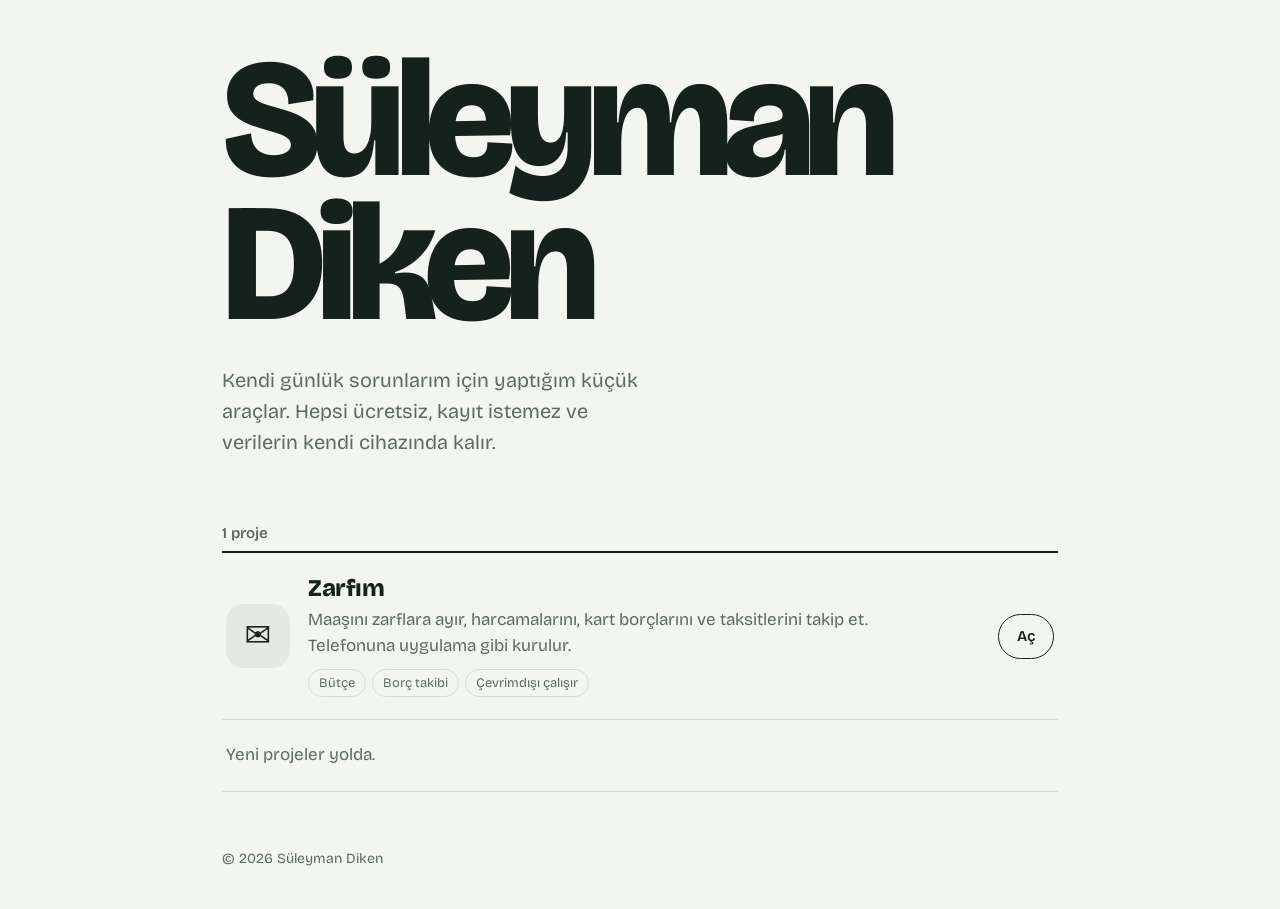
==== index.html @ c00c8899 "Add files via upload" ====
<!DOCTYPE html>
<html lang="tr"><head><meta charset="utf-8">
<meta name="viewport" content="width=device-width, initial-scale=1, viewport-fit=cover">
<title>Süleyman Diken · Projeler</title>
<meta name="description" content="Süleyman Diken'in yaptığı ücretsiz, kayıt istemeyen küçük araçlar.">
<link rel="preconnect" href="https://fonts.googleapis.com"><link rel="preconnect" href="https://fonts.gstatic.com" crossorigin>
<link href="https://fonts.googleapis.com/css2?family=Bricolage+Grotesque:opsz,wght@12..96,400;12..96,600;12..96,800&display=swap" rel="stylesheet">
<link rel="icon" href="data:image/svg+xml,%3Csvg xmlns='http://www.w3.org/2000/svg' viewBox='0 0 100 100'%3E%3Crect width='100' height='100' rx='22' fill='%232b4bd8'/%3E%3Ctext x='50' y='68' font-size='52' text-anchor='middle' fill='white' font-family='Arial' font-weight='700'%3ESD%3C/text%3E%3C/svg%3E">
<style>
:root{--bg:#f3f5f1;--ink:#15211c;--mu:#5d6b64;--line:#d6ddd6;--ac:#2b4bd8;--tile:#e4e9e3;
--f:"Bricolage Grotesque",ui-sans-serif,system-ui,-apple-system,"Segoe UI",Roboto,sans-serif}
@media (prefers-color-scheme:dark){:root{--bg:#101512;--ink:#e9efe9;--mu:#93a198;--line:#26302a;--ac:#8ea2ff;--tile:#1b221e}}
*{box-sizing:border-box}
body{margin:0;background:var(--bg);color:var(--ink);font:17px/1.55 var(--f);-webkit-font-smoothing:antialiased}
.wrap{max-width:880px;margin:0 auto;padding:max(48px,env(safe-area-inset-top)) 22px max(40px,env(safe-area-inset-bottom))}
h1{font-size:clamp(64px,17vw,168px);line-height:.86;letter-spacing:-.055em;font-weight:800;margin:0 0 28px;font-variation-settings:"opsz" 96}
h1 span{display:block}
.intro{font-size:20px;max-width:34ch;color:var(--mu);margin:0 0 64px}
h2{font-size:15px;font-weight:600;color:var(--mu);margin:0 0 6px;letter-spacing:0}
.list{border-top:2px solid var(--ink)}
a.p{display:grid;grid-template-columns:64px 1fr auto;gap:18px;align-items:center;padding:22px 4px;border-bottom:1px solid var(--line);color:inherit;text-decoration:none}
a.p:hover .open,a.p:focus-visible .open{background:var(--ac);color:var(--bg);border-color:var(--ac)}
a.p:focus-visible{outline:3px solid var(--ac);outline-offset:4px;border-radius:6px}
.ic{width:64px;height:64px;border-radius:18px;background:var(--tile);display:flex;align-items:center;justify-content:center;font-size:32px}
.nm{font-size:24px;font-weight:800;letter-spacing:-.02em;line-height:1.15}
.ds{color:var(--mu);margin-top:2px;max-width:52ch}
.tags{display:flex;flex-wrap:wrap;gap:6px;margin-top:10px}.tags span{font-size:13px;padding:3px 10px;border-radius:999px;border:1px solid var(--line);color:var(--mu)}
.open{font-weight:600;font-size:15px;padding:10px 18px;border-radius:999px;border:1.5px solid var(--ink);white-space:nowrap}
.soon{padding:22px 4px;color:var(--mu);border-bottom:1px solid var(--line)}
footer{margin-top:56px;color:var(--mu);font-size:14px}
@media (max-width:560px){a.p{grid-template-columns:52px 1fr;gap:14px}.ic{width:52px;height:52px;font-size:26px;border-radius:15px}.open{grid-column:2;justify-self:start;margin-top:4px}.nm{font-size:21px}.intro{font-size:18px;margin-bottom:48px}}
</style></head><body><main class="wrap">
<h1><span>Süleyman</span><span>Diken</span></h1>
<p class="intro">Kendi günlük sorunlarım için yaptığım küçük araçlar. Hepsi ücretsiz, kayıt istemez ve verilerin kendi cihazında kalır.</p>
<h2 id="count"></h2>
<div class="list" id="list"></div>
<footer>© <span id="yr"></span> Süleyman Diken</footer>
</main>
<script>
/* YENİ PROJE EKLEMEK İÇİN:
   1) Projenin dosyasını yeni bir klasöre "index.html" adıyla koy (örn: hesaplayici/index.html)
   2) Aşağıdaki listeye bir satır ekle. "adres" klasör adıyla aynı olmalı. */
const PROJELER=[
 {adres:"gelirgider",emoji:"✉️",ad:"Zarfım",aciklama:"Maaşını zarflara ayır, harcamalarını, kart borçlarını ve taksitlerini takip et. Telefonuna uygulama gibi kurulur.",etiketler:["Bütçe","Borç takibi","Çevrimdışı çalışır"]},
];
const esc=s=>String(s).replace(/[&<>"]/g,c=>({"&":"&amp;","<":"&lt;",">":"&gt;",'"':"&quot;"}[c]));
document.getElementById("count").textContent=PROJELER.length+" proje";
document.getElementById("list").innerHTML=PROJELER.map(p=>`<a class="p" href="${esc(p.adres)}/"><span class="ic" aria-hidden="true">${esc(p.emoji)}</span><span><span class="nm">${esc(p.ad)}</span><span class="ds" style="display:block">${esc(p.aciklama)}</span><span class="tags">${(p.etiketler||[]).map(t=>`<span>${esc(t)}</span>`).join("")}</span></span><span class="open">Aç</span></a>`).join("")+`<div class="soon">Yeni projeler yolda.</div>`;
document.getElementById("yr").textContent=new Date().getFullYear();
</script></body></html>
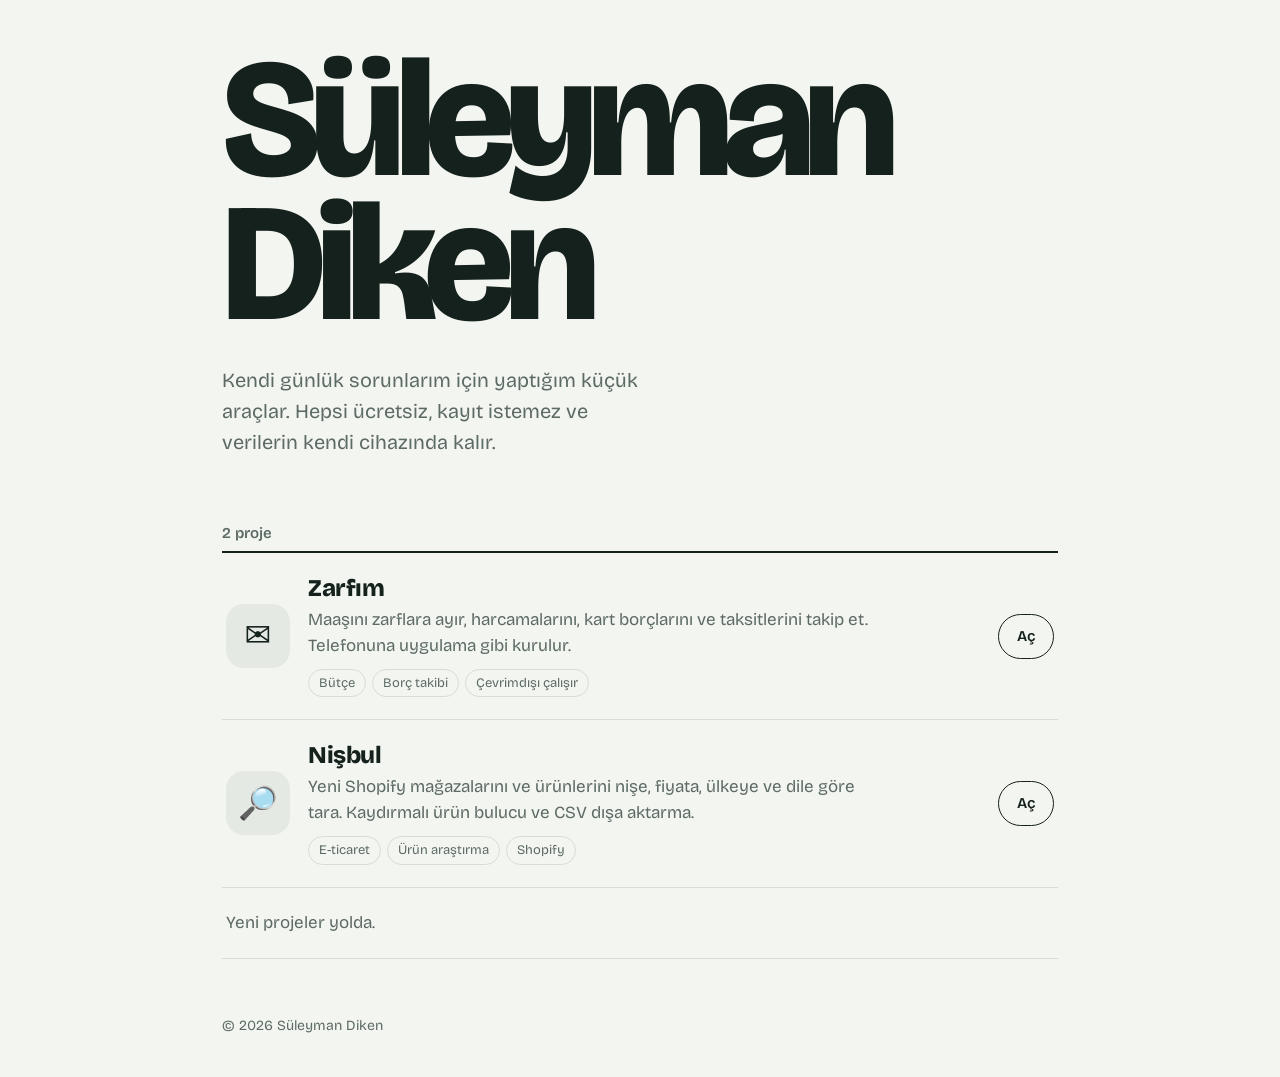
==== commit 5eb41a84: "Nişbul: Shopify mağaza ve ürün araştırma aracı ekle storelister.com'un işlevsel karşılığı: ürün ve m" ====
--- a/index.html
+++ b/index.html
@@ -42,6 +42,7 @@
    2) Aşağıdaki listeye bir satır ekle. "adres" klasör adıyla aynı olmalı. */
 const PROJELER=[
  {adres:"gelirgider",emoji:"✉️",ad:"Zarfım",aciklama:"Maaşını zarflara ayır, harcamalarını, kart borçlarını ve taksitlerini takip et. Telefonuna uygulama gibi kurulur.",etiketler:["Bütçe","Borç takibi","Çevrimdışı çalışır"]},
+ {adres:"nisbul",emoji:"🔎",ad:"Nişbul",aciklama:"Yeni Shopify mağazalarını ve ürünlerini nişe, fiyata, ülkeye ve dile göre tara. Kaydırmalı ürün bulucu ve CSV dışa aktarma.",etiketler:["E-ticaret","Ürün araştırma","Shopify"]},
 ];
 const esc=s=>String(s).replace(/[&<>"]/g,c=>({"&":"&amp;","<":"&lt;",">":"&gt;",'"':"&quot;"}[c]));
 document.getElementById("count").textContent=PROJELER.length+" proje";
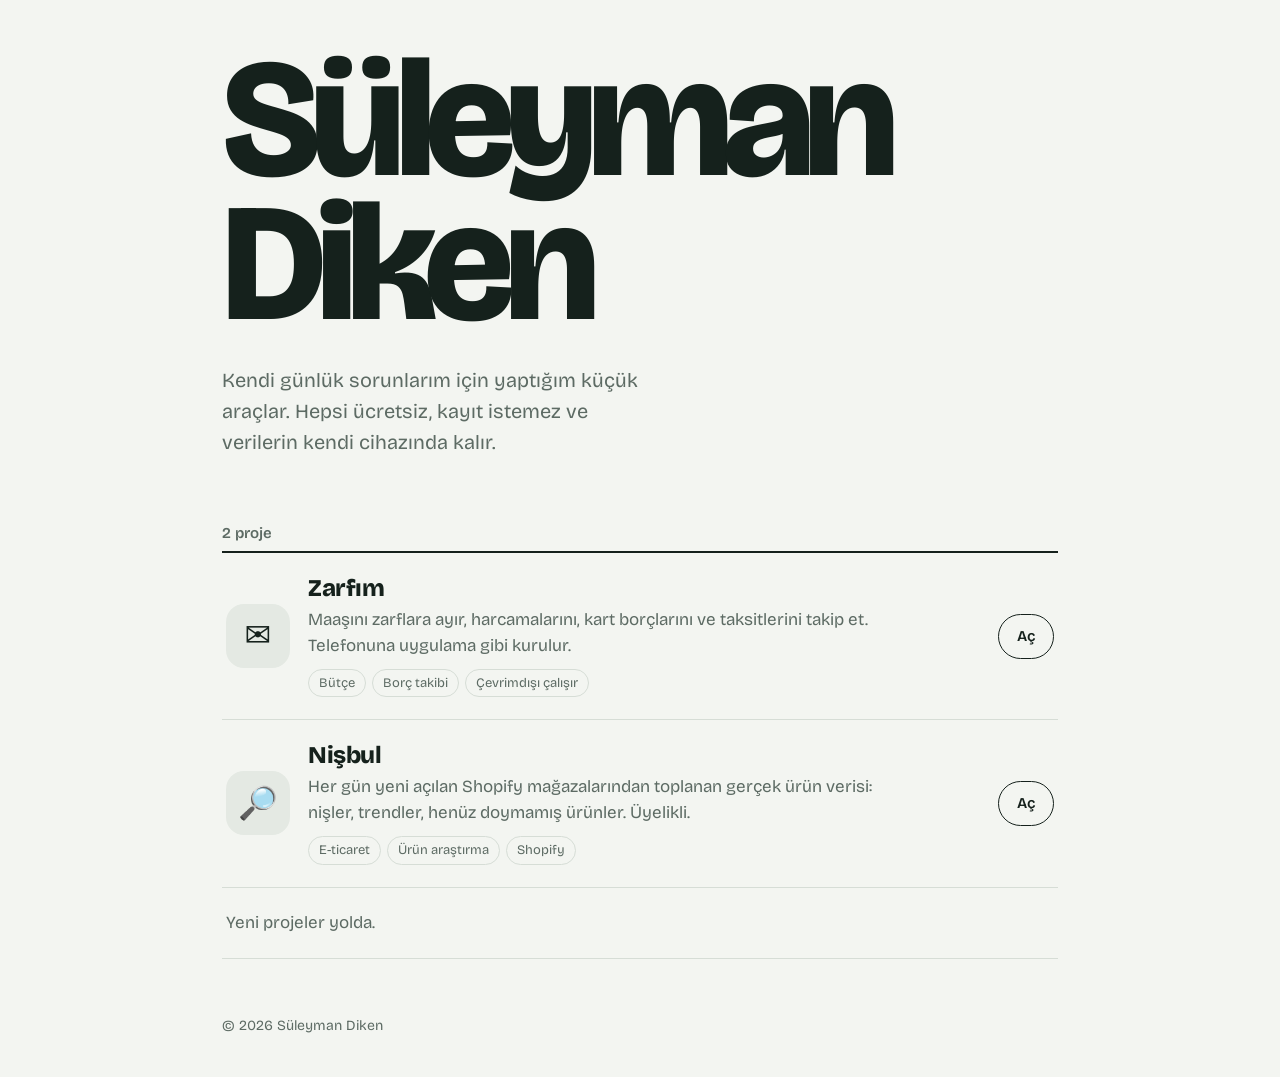
==== commit d65e7aca: "Nişbul: gerçek veri, üyelik sistemi ve Vercel yayını - Uydurma veri üreticisi kaldırıldı; tüm veri g" ====
--- a/index.html
+++ b/index.html
@@ -42,7 +42,7 @@
    2) Aşağıdaki listeye bir satır ekle. "adres" klasör adıyla aynı olmalı. */
 const PROJELER=[
  {adres:"gelirgider",emoji:"✉️",ad:"Zarfım",aciklama:"Maaşını zarflara ayır, harcamalarını, kart borçlarını ve taksitlerini takip et. Telefonuna uygulama gibi kurulur.",etiketler:["Bütçe","Borç takibi","Çevrimdışı çalışır"]},
- {adres:"nisbul",emoji:"🔎",ad:"Nişbul",aciklama:"Yeni Shopify mağazalarını ve ürünlerini nişe, fiyata, ülkeye ve dile göre tara. Kaydırmalı ürün bulucu ve CSV dışa aktarma.",etiketler:["E-ticaret","Ürün araştırma","Shopify"]},
+ {adres:"nisbul",emoji:"🔎",ad:"Nişbul",aciklama:"Her gün yeni açılan Shopify mağazalarından toplanan gerçek ürün verisi: nişler, trendler, henüz doymamış ürünler. Üyelikli.",etiketler:["E-ticaret","Ürün araştırma","Shopify"]},
 ];
 const esc=s=>String(s).replace(/[&<>"]/g,c=>({"&":"&amp;","<":"&lt;",">":"&gt;",'"':"&quot;"}[c]));
 document.getElementById("count").textContent=PROJELER.length+" proje";
